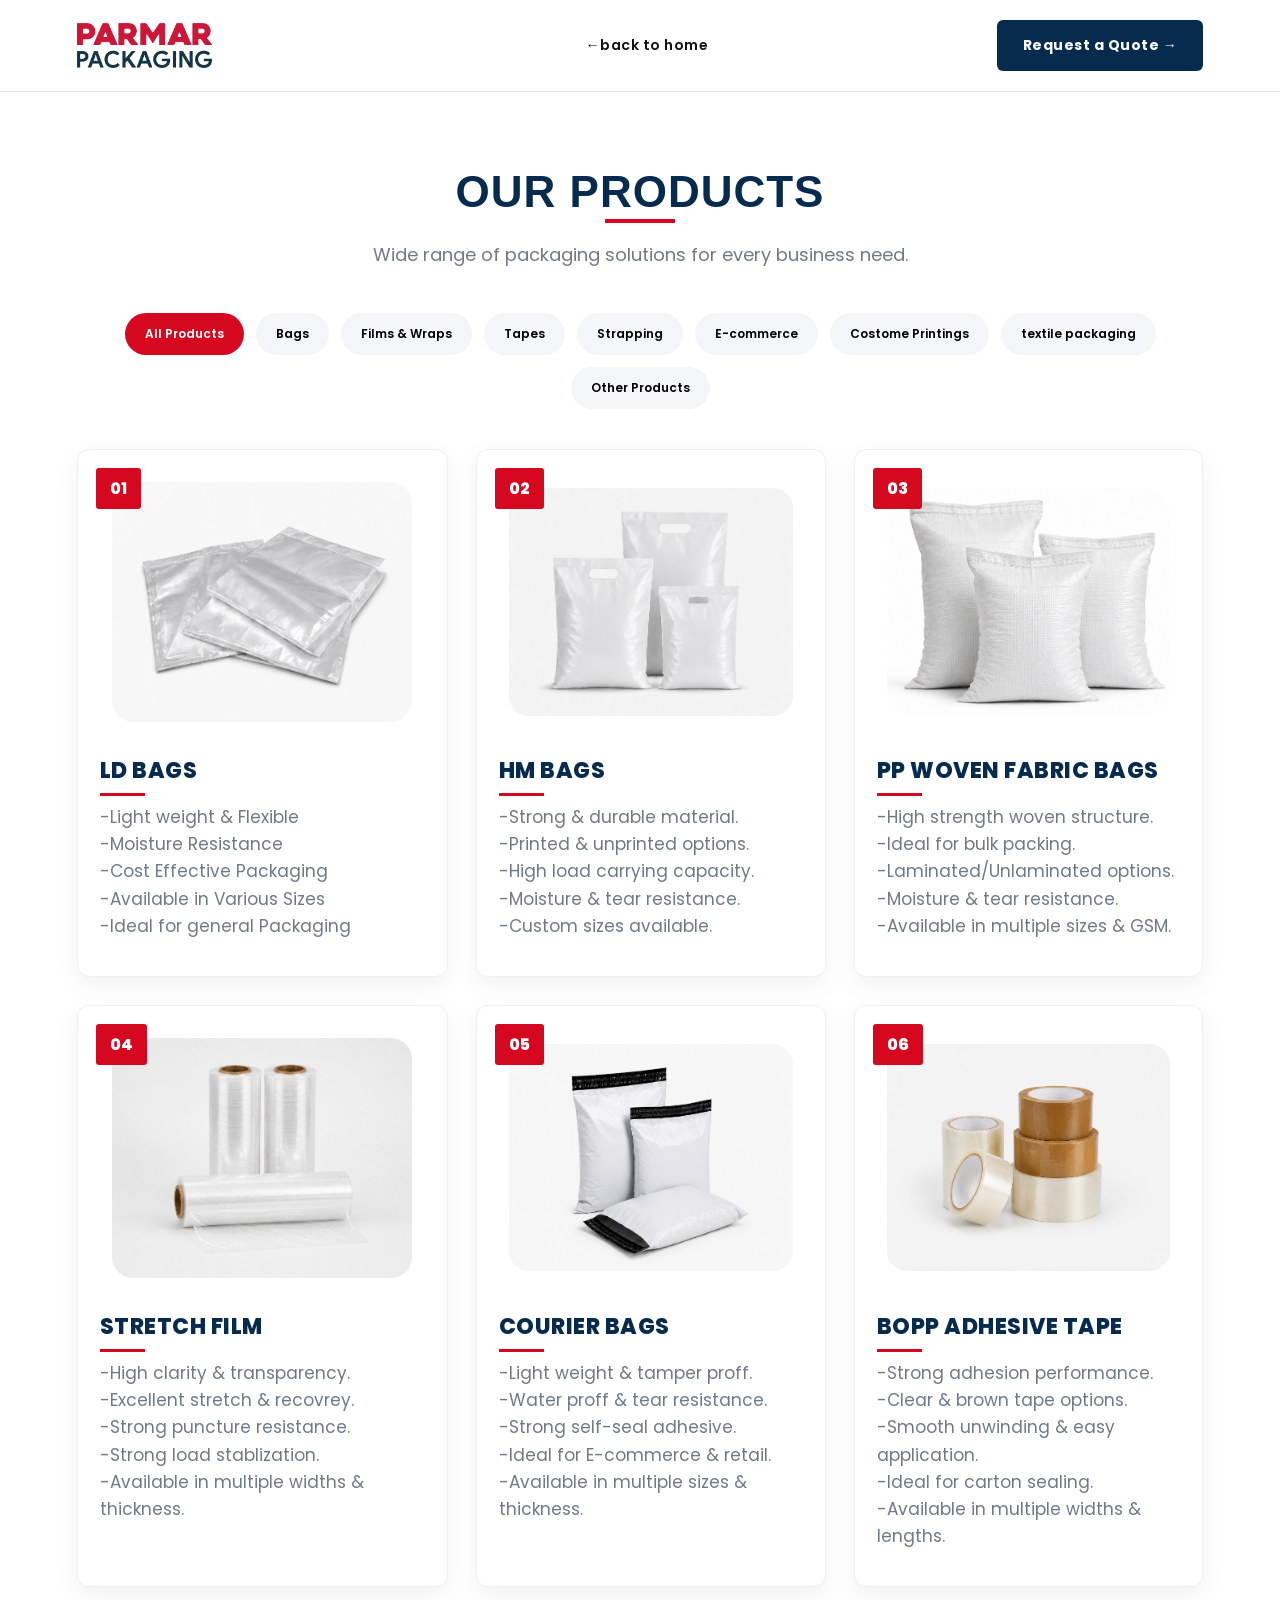
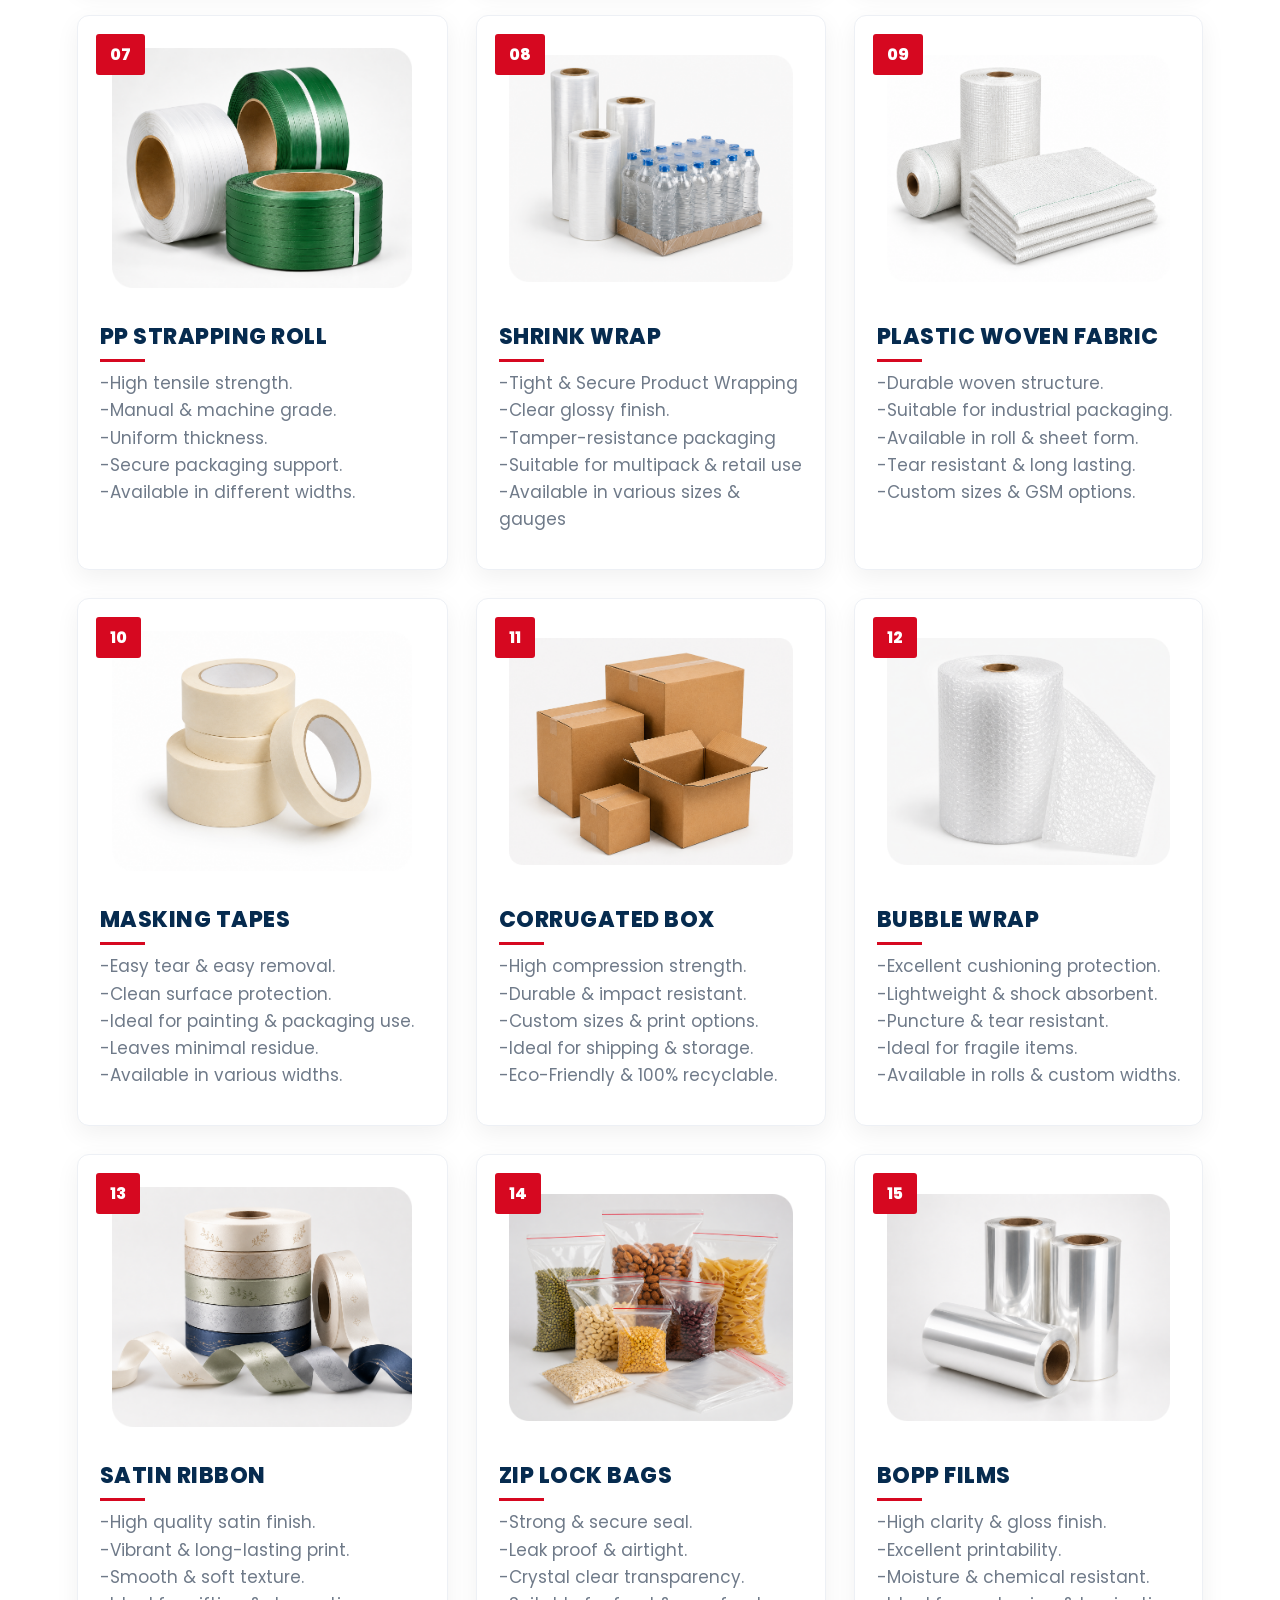
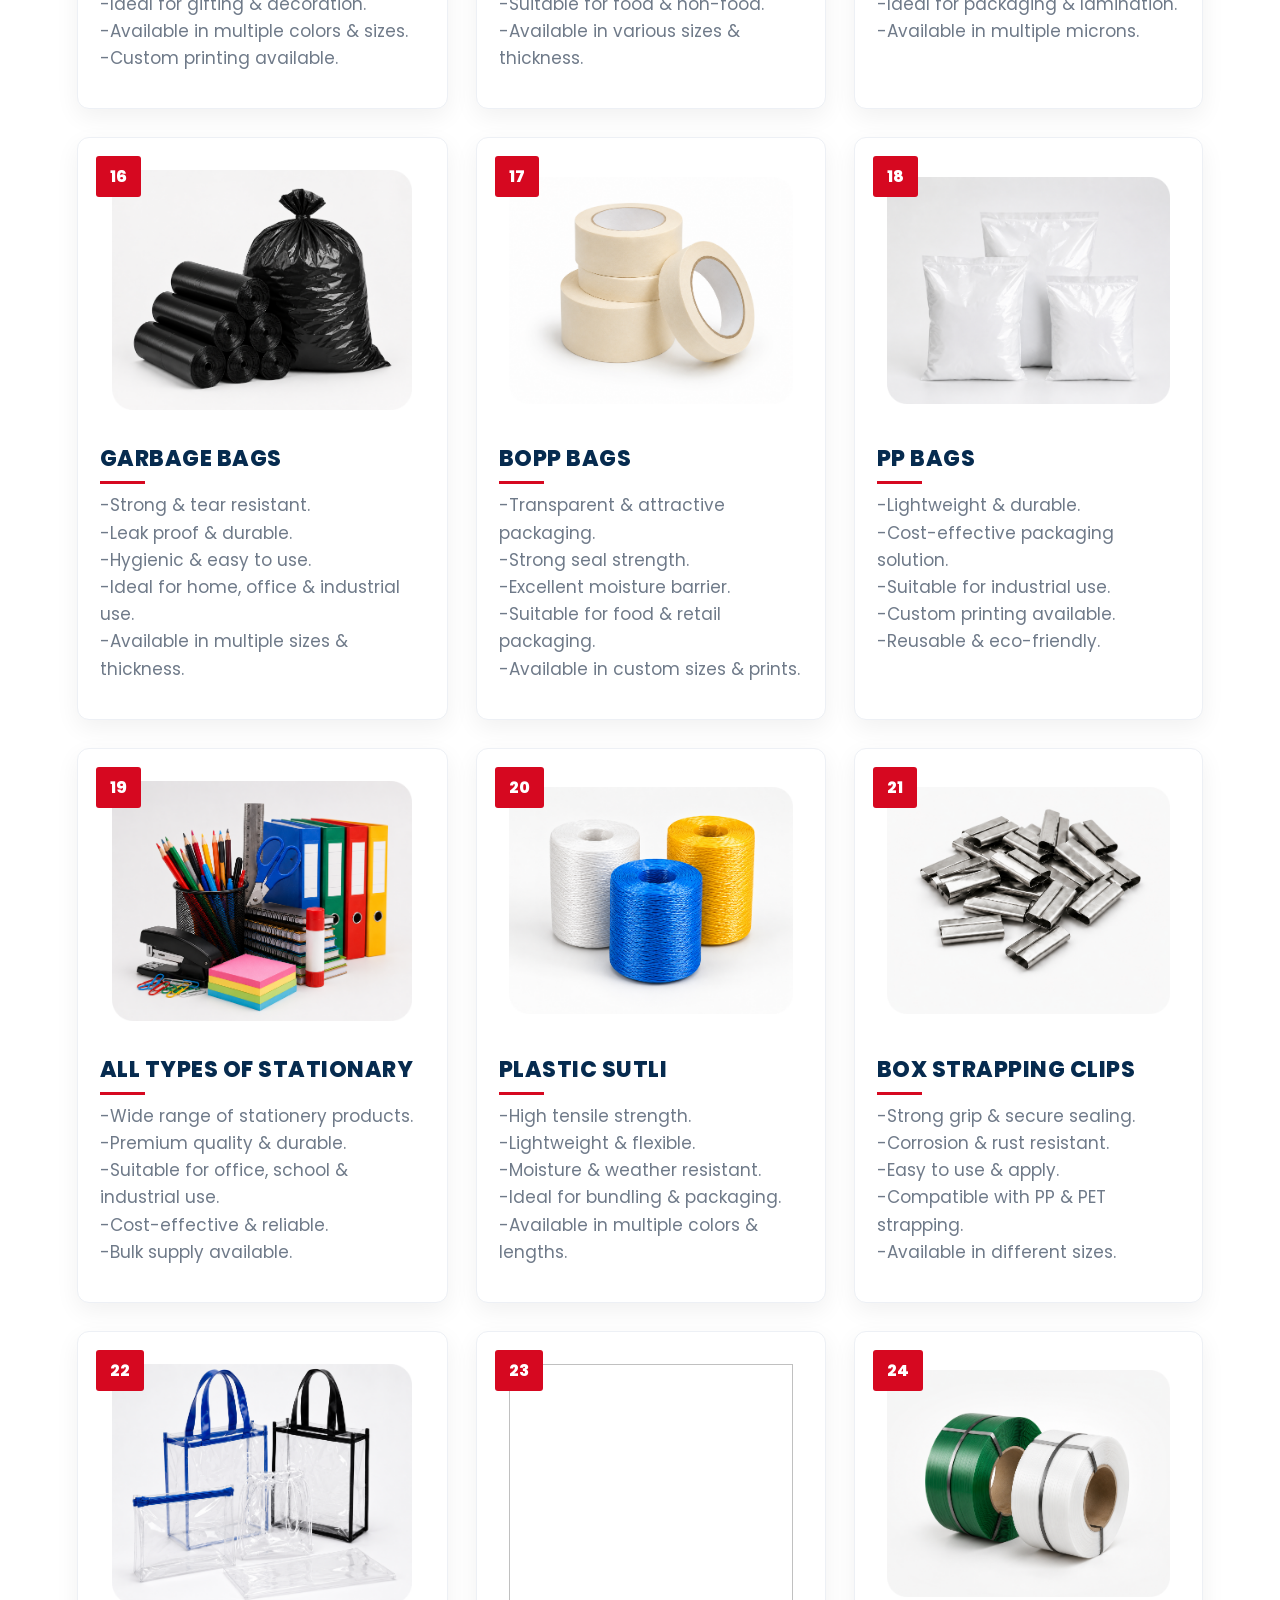
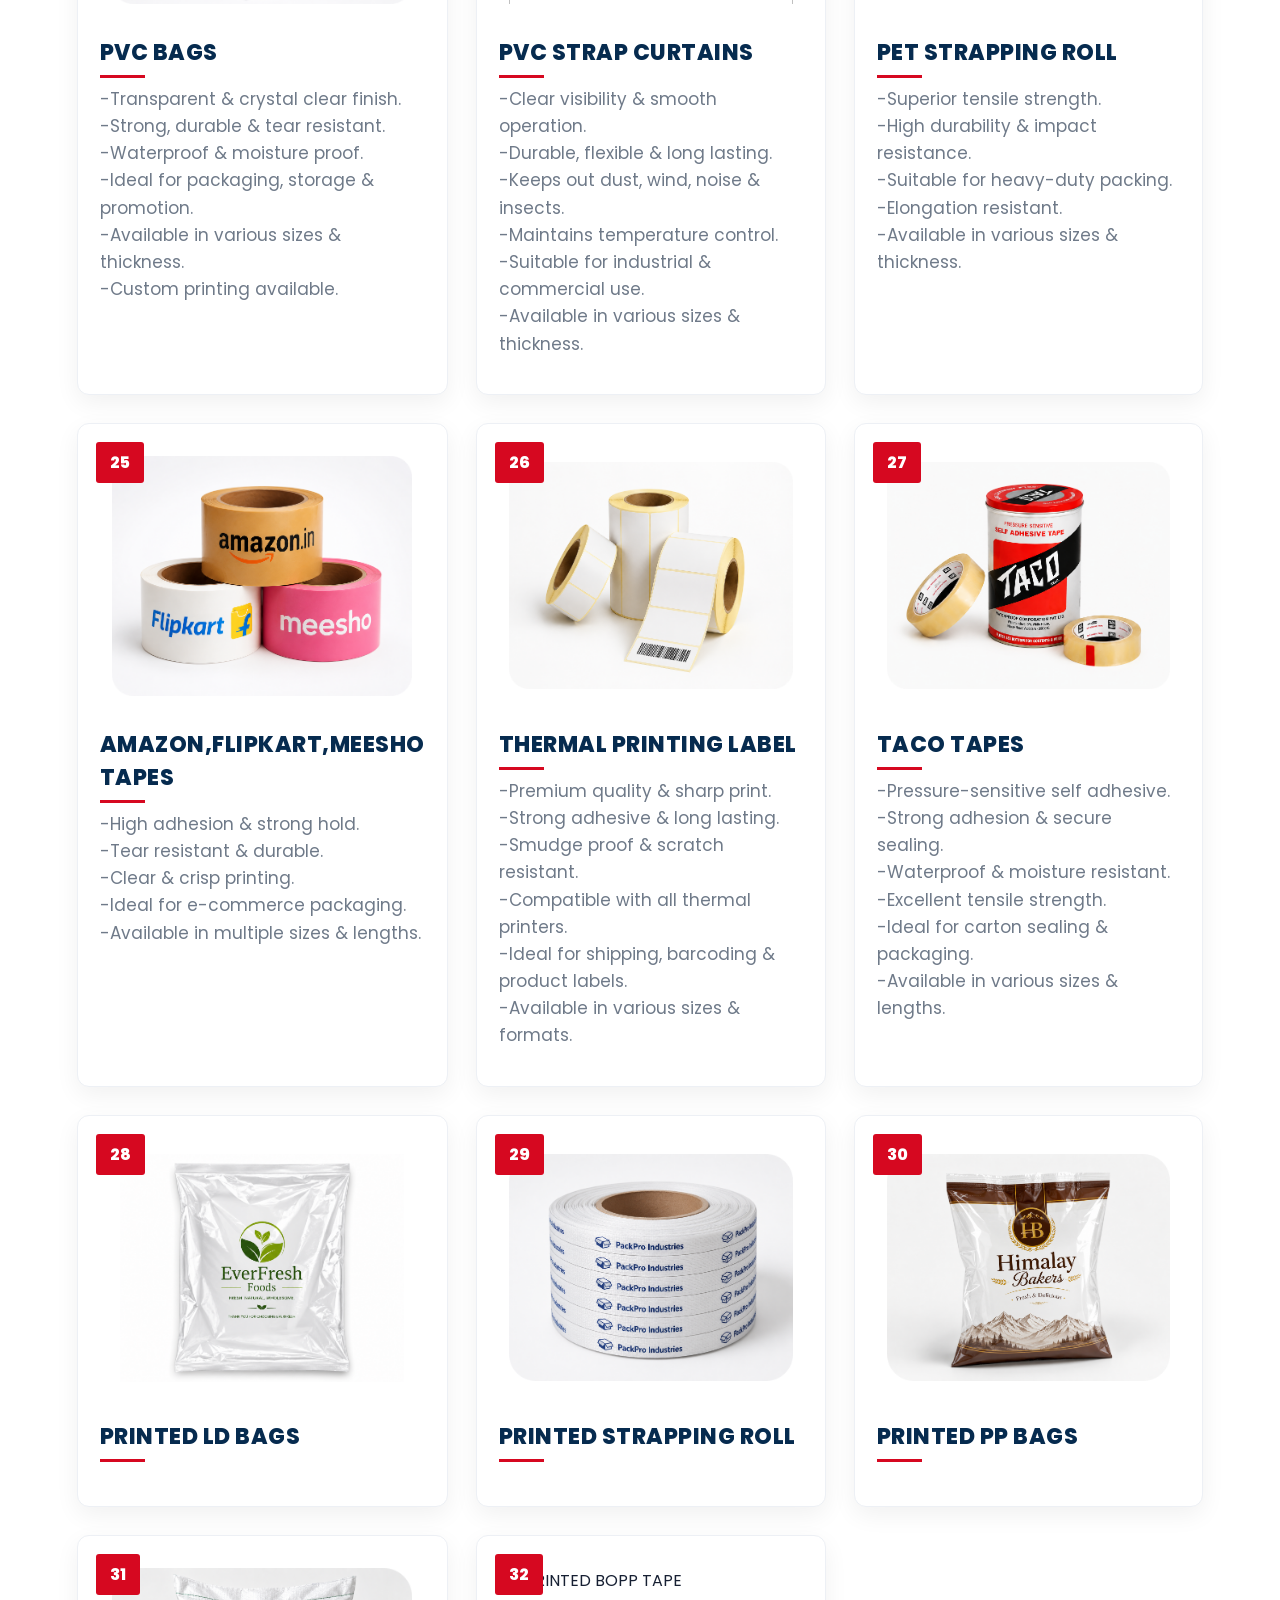
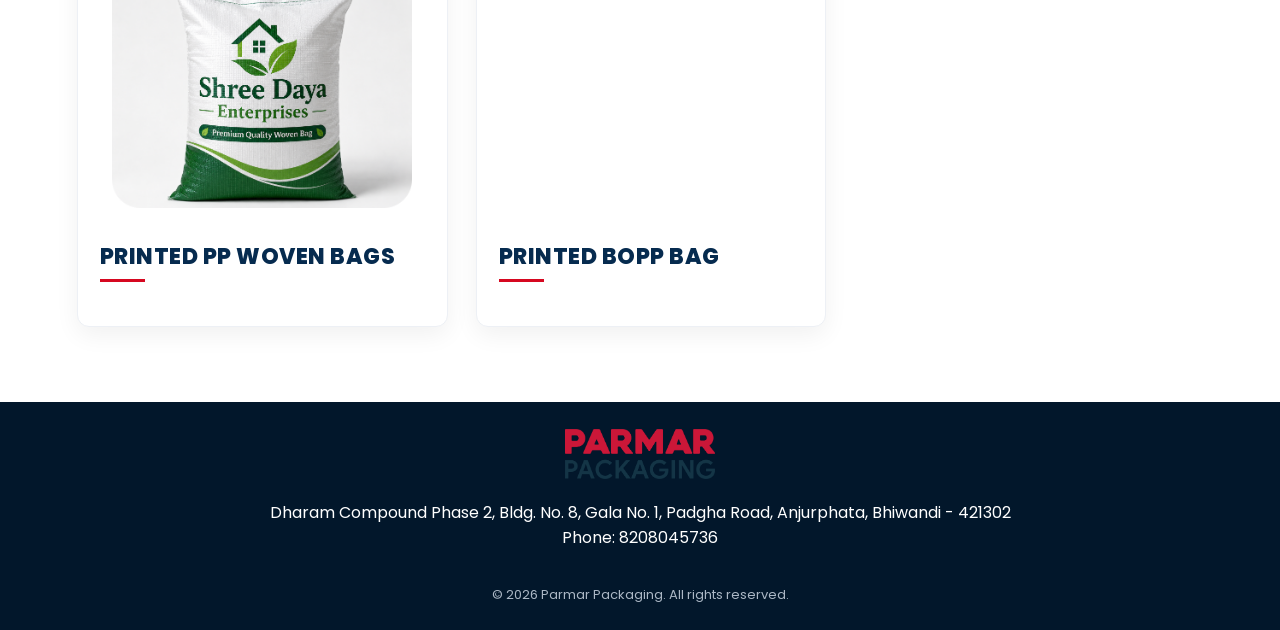
==== products.html @ 15a8f33d "Initial commit" ====
<!DOCTYPE html>
<html lang="en">
<head>
  <meta charset="UTF-8" />
  <meta name="viewport" content="width=device-width, initial-scale=1.0" />
  <title>Parmar Packaging | Packaging Solutions</title>

  <link rel="stylesheet" href="style.css" />

 <link href="https://fonts.googleapis.com/css2?family=Poppins:wght@300;400;500;600;700;800;900&display=swap" rel="stylesheet">
</head>
<body>

  <!-- NAVBAR -->
  <header class="navbar">
    <div class="logo">
      <img src="images/parmar-logo.png" alt="Parmar Packaging Logo">
    </div>

    <nav class="nav-links">
     <a href="index.html">←back to home</a>
    </nav>

    <a href="https://wa.me/918208045736" class="quote-btn">
      Request a Quote →
    </a>

    <button class="menu-btn" onclick="toggleMenu()">☰</button>
  </header>

<!--section-->

 <section class="products-section" id="products">
    <div class="section-title">
      <h2>Our Products</h2>
      <p>Wide range of packaging solutions for every business need.</p>
    </div>


<div class="category-filter">

  <button class="filter-btn active" data-filter="all">
    All Products
  </button>

  <button class="filter-btn" data-filter="bags">
    Bags
  </button>

  <button class="filter-btn" data-filter="films">
    Films & Wraps
  </button>

  <button class="filter-btn" data-filter="tapes">
    Tapes
  </button>

  <button class="filter-btn" data-filter="strapping">
    Strapping
  </button>

  <button class="filter-btn" data-filter="industrial">
    E-commerce 
  </button>

  <button class="filter-btn" data-filter="printing">
    Costome Printings
  </button>

  <button class="filter-btn" data-filter="textile-packaging">
    textile packaging
  </button>

  <button class="filter-btn" data-filter="other">
    Other Products
  </button>  

</div>

  <!-- PRODUCTS -->
      <div class="product-grid">

      <div class="product-card bags">
        <span class="product-number">01</span>
        <img src="images/09.png" alt="LD Bags">
        <h3>LD Bags</h3>
        <p>-Light weight & Flexible <br>
          -Moisture Resistance <br>
          -Cost Effective Packaging <br>
          -Available in Various Sizes <br>
          -Ideal for general Packaging  <br> 
        </p>
                         
      </div>

      <div class="product-card bags">
        <span class="product-number">02</span>
        <img src="images/10.png" alt="HM Bags">
        <h3>HM Bags</h3>
        <p>-Strong & durable material. <br>
          -Printed & unprinted options. <br>
          -High load carrying capacity. <br>
          -Moisture & tear resistance. <br>
          -Custom sizes available. <br>
        </p>
         
        
      </div>

      <div class="product-card bags">
        <span class="product-number">03</span>
        <img src="images/44.png" alt="Woven Bags">
        <h3>PP Woven Fabric Bags</h3>
        <p>-High strength woven structure. <br>
          -Ideal for bulk packing. <br>
          -Laminated/Unlaminated options. <br>
          -Moisture & tear resistance. <br>
          -Available in multiple sizes & GSM. <br>
        </p>
        
        
      </div>

      <div class="product-card films">
        <span class="product-number">04</span>
        <img src="images/04.png" alt="Stretch Film">
        <h3>Stretch Film</h3>
        <p>-High clarity & transparency. <br>
          -Excellent stretch & recovrey. <br>
          -Strong puncture resistance. <br>
          -Strong load stablization. <br>
        -Available in multiple widths & thickness. <br>
      </p>
        
        
      </div>

      <div class="product-card bags">
        <span class="product-number">05</span>
        <img src="images/05.png" alt="Courier Bags">
        <h3>Courier Bags</h3>
        <p>-Light weight & tamper proff. <br>
          -Water proff & tear resistance. <br>
          -Strong self-seal adhesive. <br>
          -Ideal for E-commerce & retail. <br>
          -Available in multiple sizes & thickness. <br>

        </p>
        
       
      </div>

      <div class="product-card tapes">
        <span class="product-number">06</span>
        <img src="images/03.png" alt="BOPP Tapes">
        <h3>BOPP Adhesive Tape</h3>
        <p>-Strong adhesion performance. <br>
          -Clear & brown tape options. <br>
          -Smooth unwinding & easy application. <br>
          -Ideal for carton sealing. <br>
          -Available in multiple widths & lengths. <br>
        </p>
       
        
      </div>
      <div class="product-card strapping">
        <span class="product-number">07</span>
        <img src="images/20.png" alt="strapping roll">
        <h3>PP Strapping Roll</h3>
        <p>-High tensile strength. <br>
          -Manual & machine grade. <br>
          -Uniform thickness. <br>
          -Secure packaging support. <br>
          -Available in different widths. <br>
        </p>
       
      </div>

      <div class="product-card films">
        <span class="product-number">08</span>
        <img src="images/08.png" alt="SHRINK WRAP">
        <h3>Shrink Wrap</h3>
        <p>-Tight & Secure Product Wrapping <br>
          -Clear glossy finish. <br>
          -Tamper-resistance packaging <br>
          -Suitable for multipack & retail use <br>
          -Available in various sizes & gauges <br>
        </p>
       
      </div>

      <div class="product-card industrial">
        <span class="product-number">09</span>
        <img src="images/07.png" alt="PLASTIC WOVEN FABRIC"> 
        <h3>Plastic Woven Fabric</h3>
        <p>-Durable woven structure. <br>
          -Suitable for industrial packaging. <br>
          -Available in roll & sheet form. <br>
          -Tear resistant & long lasting. <br>
          -Custom sizes & GSM options. <br>
        </p>
       
      </div>

      <div class="product-card tapes">
        <span class="product-number">10</span>
        <img src="images/06.png" alt="Masking Tapes">
        <h3>Masking Tapes</h3>
        <p>-Easy tear & easy removal. <br>
           -Clean surface protection. <br>
           -Ideal for painting & packaging use. <br>
           -Leaves minimal residue. <br>
           -Available in various widths. <br>
          </p>
      
      </div>

      <div class="product-card industrial">
        <span class="product-number">11</span>
        <img src="images/Boxes.png" alt="CORROGATED BOX">
        <h3>Corrugated Box</h3>
        <p>-High compression strength. <br>
          -Durable & impact resistant. <br>
          -Custom sizes & print options.<br>
          -Ideal for shipping & storage. <br>
          -Eco-Friendly & 100% recyclable. <br>
        </p>
       
      </div>

      <div class="product-card films">
        <span class="product-number">12</span>
        <img src="images/01.png" alt="BUBBLE WRAP"> 
        <h3>Bubble Wrap</h3>
        <p>-Excellent cushioning protection. <br>
           -Lightweight & shock absorbent. <br>
           -Puncture & tear resistant. <br>
           -Ideal for fragile items. <br>
           -Available in rolls & custom widths. <br>
          </p>
        
      </div>

      <div class="product-card printing">
        <span class="product-number">13</span>
        <img src="images/9.png" alt="SATIN RIBBON"> 
        <h3>Satin Ribbon</h3>
        <p>-High quality satin finish. <br>
           -Vibrant & long-lasting print. <br>
           -Smooth & soft texture. <br>
           -Ideal for gifting & decoration. <br>
           -Available in multiple colors & sizes. <br>
           -Custom printing available. <br>
          </p>
       
      </div>

      <div class="product-card bags">
        <span class="product-number">14</span>
        <img src="images/Untitled-1.png" alt="ZIP BAGS"> 
        <h3>Zip Lock Bags</h3>
        <p>-Strong & secure seal. <br>
           -Leak proof & airtight. <br>
          -Crystal clear transparency. <br>
          -Suitable for food & non-food. <br>
          -Available in various sizes & thickness. <br>
        </p>
        
      </div>

      <div class="product-card films">
        <span class="product-number">15</span>
        <img src="images/7.png" alt="BOPP FILMS"> 
        <h3>BOPP Films</h3>
        <p>-High clarity & gloss finish. <br>
           -Excellent printability. <br>
           -Moisture & chemical resistant. <br>
           -Ideal for packaging & lamination. <br>
           -Available in multiple microns. <br>
          </p>
        
      </div>

      <div class="product-card bags">
        <span class="product-number">16</span>
        <img src="images/8.png" alt="Garbage bags"> 
        <h3>Garbage Bags</h3>
        <p>-Strong & tear resistant. <br>
          -Leak proof & durable. <br>
          -Hygienic & easy to use. <br>
          -Ideal for home, office & industrial use. <br>
          -Available in multiple sizes & thickness. <br>
        </p>
       
      </div>
      
      <div class="product-card bags">
        <span class="product-number">17</span>
        <img src="images/06.png" alt="BOPP BAGS"> 
        <h3>BOPP Bags</h3>
        <p>-Transparent & attractive packaging. <br>
           -Strong seal strength. <br>
           -Excellent moisture barrier. <br>
           -Suitable for food & retail packaging. <br>
           -Available in custom sizes & prints. <br></p>

      </div>

      <div class="product-card bags">
        <span class="product-number">18</span>
        <img src="images/5.png" alt="PP BAGS"> 
        <h3>PP Bags</h3>
        <p>-Lightweight & durable. <br>
          -Cost-effective packaging solution. <br>
          -Suitable for industrial use. <br>
          -Custom printing available. <br>
          -Reusable & eco-friendly. <br>
        </p>
        
      </div>

      <div class="product-card other">
        <span class="product-number">19</span>
        <img src="images/4.png" alt="STATIONARY"> 
        <h3>All Types of Stationary</h3>
        <p>-Wide range of stationery products. <br>
           -Premium quality & durable. <br>
           -Suitable for office, school & industrial use. <br>
           -Cost-effective & reliable. <br>
           -Bulk supply available. <br>
          </p>
        
      </div>

      <div class="product-card strapping">
        <span class="product-number">20</span>
        <img src="images/3.png" alt="SUTLI"> 
        <h3>Plastic Sutli</h3>
        <P>-High tensile strength. <br>
           -Lightweight & flexible. <br>
           -Moisture & weather resistant. <br>
           -Ideal for bundling & packaging. <br>
           -Available in multiple colors & lengths. <br></P>
      
      </div>

      <div class="product-card strapping">
        <span class="product-number">21</span>
        <img src="images/Clip.png" alt="CLIPS"> 
        <h3>Box Strapping Clips</h3>
        <p>-Strong grip & secure sealing. <br>
           -Corrosion & rust resistant. <br>
           -Easy to use & apply. <br>
           -Compatible with PP & PET strapping. <br>
           -Available in different sizes. <br>
          </p>
        
      </div>

      <div class="product-card bags">
        <span class="product-number">22</span>
        <img src="images/PvC bags.png" alt="PVC BAGS"> 
        <h3>PVC Bags</h3>
        <p>-Transparent & crystal clear finish. <br>
           -Strong, durable & tear resistant. <br>
           -Waterproof & moisture proof. <br>
           -Ideal for packaging, storage & promotion. <br>
           -Available in various sizes & thickness. <br>
           -Custom printing available. <br>
          </p>
        
      </div>

      <div class="product-card industrial">
        <span class="product-number">23</span>
        <img src="" alt=""> 
        <h3>PVC Strap Curtains</h3>
        <p>-Clear visibility & smooth operation. <br>
           -Durable, flexible & long lasting. <br>
           -Keeps out dust, wind, noise & insects. <br>
           -Maintains temperature control. <br>
           -Suitable for industrial & commercial use. <br>
           -Available in various sizes & thickness. <br>
          </p>
   
      </div>

      <div class="product-card strapping">
        <span class="product-number">24</span>
        <img src="images/Strapping.png" alt="PET ROLLS"> 
        <h3>PET Strapping Roll </h3>
        <p>-Superior tensile strength. <br>
           -High durability & impact resistance. <br>
           -Suitable for heavy-duty packing. <br>
           -Elongation resistant. <br>
           -Available in various sizes & thickness. <br></p>
     
      </div>

      <div class="product-card tapes">
        <span class="product-number">25</span>
        <img src="images/Amazon TAPE.png" alt="tapes">
        <h3>Amazon,Flipkart,Meesho Tapes</h3>
        <p>-High adhesion & strong hold. <br>
           -Tear resistant & durable. <br>
          -Clear & crisp printing. <br>
          -Ideal for e-commerce packaging. <br>
          -Available in multiple sizes & lengths. <br>
        </p>
       
      </div>

      <div class="product-card printing">
        <span class="product-number">26</span>
        <img src="images/Thermal Lable.png" alt="THERMAL LABELS"> 
        <h3>Thermal Printing Label</h3>
        <p>-Premium quality & sharp print. <br>
           -Strong adhesive & long lasting. <br>
           -Smudge proof & scratch resistant. <br>
           -Compatible with all thermal printers. <br>
           -Ideal for shipping, barcoding & product labels. <br>
           -Available in various sizes & formats. <br></p>
        
      </div>

      <div class="product-card tapes">
        <span class="product-number">27</span>
        <img src="images/Taco Tape.png" alt="TACO TAPES"> 
        <h3>Taco Tapes</h3>
        <p>-Pressure-sensitive self adhesive. <br>
          -Strong adhesion & secure sealing. <br>
          -Waterproof & moisture resistant. <br>
          -Excellent tensile strength. <br>
          -Ideal for carton sealing & packaging. <br>
          -Available in various sizes & lengths. <br>
        </p>
       
      </div>

      <div class="product-card bags">
        <span class="product-number">28</span>
        <img src="images/2.png" alt="PRINTED LD BAGS">
        <h3>Printed LD Bags</h3>
        <p></p>
      </div>
      <div class="product-card printing">
        <span class="product-number">29</span>
        <img src="images/40.png" alt="PRINTED STRAPPING ROLLS">
        <h3>Printed Strapping Roll</h3>
        <p></p>
      </div>

      <div class="product-card bags">
        <span class="product-number">30</span>
        <img src="images/41.png" alt="PRINTED PP BAGS">
        <h3>Printed PP Bags</h3>
        <p></p>
      </div>

      <div class="product-card">
        <span class="product-number">31</span>
        <img src="images/43.png" alt="PRINTED PP WOVEN BAG">
        <h3>printed pp woven bags </h3>
        <p></p>

      </div>

      <div class="product-card">
        <span class="product-number">32</span>
        <img src="" alt="PRINTED BOPP TAPE">
        <h3>printed bopp bag</h3>
        <p></p>
      </div>


    </div>
  
</section>

  <!-- FOOTER -->
 <footer>
  <div class="footer-logo">
    <img src="images/parmar-logo.png" alt="Parmar Packaging Logo">
  </div>

  <p>Dharam Compound Phase 2, Bldg. No. 8, Gala No. 1, Padgha Road, Anjurphata, Bhiwandi - 421302</p>
  <p>Phone: 8208045736</p>
  <p class="copyright">© 2026 Parmar Packaging. All rights reserved.</p>
</footer>

  <script src="script.js"></script>
</body>
</html>
---- style.css ----
* {
  margin: 0;
  padding: 0;
  box-sizing: border-box;
}

:root {
  --navy: #062b4f;
  --dark-navy: #031d38;
  --red: #d60820;
  --light-bg: #f7f9fc;
  --text: #172033;
  --grey: #6f7a89;
  --white: #ffffff;
}

html {
  scroll-behavior: smooth;
}

body {
  font-family: 'Poppins', sans-serif;
  color: var(--text);
  background: var(--white);
}

a {
  text-decoration: none;
}

/* NAVBAR */

.navbar {
  width: 100%;
  height: 92px;
  padding: 0 6%;
  display: flex;
  align-items: center;
  justify-content: space-between;
  gap: 30px;
  background: var(--white);
  border-bottom: 1px solid #e6e9ef;
  position: sticky;
  top: 0;
  z-index: 1000;
}

.logo {
  width: 220px;
  height: 80px;
  display: flex;
  align-items: center;
  justify-content: flex-start;
  overflow: hidden;
  flex-shrink: 0;
}

.logo img {
  width: 135px;
  height: auto;
  display: block;
}

.footer-logo span {
  font-size: 34px;
  font-weight: 900;
  color: var(--red);
  letter-spacing: 2px;
  line-height: 1;
}

.footer-logo p {
  font-size: 24px;
  font-weight: 800;
  color: var(--white);
  letter-spacing: 3px;
  line-height: 1;
}

.nav-links {
  display: flex;
  gap: 34px;
}

.nav-links a {
  color: #111;
  font-weight: 600;
  font-size: 14px;
  position: relative;
  letter-spacing: 0.5px;
}

.nav-links a.active,
.nav-links a:hover {
  color: var(--red);
}

.nav-links a.active::after,
.nav-links a:hover::after {
  content: "";
  width: 100%;
  height: 3px;
  background: var(--red);
  position: absolute;
  left: 0;
  bottom: -10px;
}

.quote-btn {
  background: var(--navy);
  color: var(--white);
  padding: 15px 26px;
  border-radius: 6px;
  font-weight: 700;
  font-size: 14px;
  white-space: nowrap;
  letter-spacing: 0.5px;
}

.quote-btn:hover {
  background: #b90016;
}

.menu-btn {
  display: none;
  background: none;
  border: none;
  font-size: 32px;
  color: var(--navy);
  cursor: pointer;
}

/* HERO */

.hero {
  min-height: calc(100vh - 92px);
  display: flex;
  align-items: center;
  padding: 50px 6% 35px;
  position: relative;
  overflow: hidden;

  background-image:
    linear-gradient(
      to right,
      rgba(255,255,255,0.80) 0%,
      rgba(255,255,255,0.30) 0%,
      rgba(255,255,255,0.00) 65%
    ),
    url("images/packaging-bg.png");

  background-size: 78%;
  background-position: 120% 20%;
  background-repeat: no-repeat;
}

.hero-content {
  position: relative;
  z-index: 2;
  width: 45%;
  max-width: 620px;
}

.hero h1 {
  font-family: 'Bebas Neue', sans-serif !important; 
  font-weight: 700;
  font-size: clamp(78px, 8vw, 130px);
  line-height: 0.9;
  color: var(--navy);
  letter-spacing: 2px;
  text-transform: uppercase;
}

.hero h1 span {
  font-family: 'Bebas Neue', sans-serif;
  color: var(--red);
}

.hero-content > p {
  margin: 25px 0;
  font-size: 20px;
  line-height: 1.7;
  max-width: 560px;
  color: #26364a;
  font-weight: 400;
}

.hero-buttons {
  display: flex;
  gap: 18px;
  margin-bottom: 45px;
}

.primary-btn,
.secondary-btn,
.whatsapp-btn {
  display: inline-block;
  padding: 16px 28px;
  border-radius: 7px;
  font-weight: 700;
  transition: 0.3s ease;
  letter-spacing: 0.5px;
}

.primary-btn {
  background: var(--red);
  color: var(--white);
  border: 2px solid transparent;
}

.secondary-btn {
  border: 2px solid var(--navy);
  color: var(--navy);
  background: var(--white);
}

.whatsapp-btn {
  background: #1faa59;
  color: var(--white);
}

.primary-btn:hover {
  background: #cb1738;
}

.secondary-btn:hover {
  background: var(--navy);
  color: var(--white);
}

.hero-stats {
  display: grid;
  grid-template-columns: repeat(4, 1fr);
  gap: 20px;
}

.hero-stats div {
  border-right: 1px solid #cfd6df;
  padding-right: 15px;
}

.hero-stats div:last-child {
  border-right: none;
}

.hero-stats strong {
  color: var(--red);
  font-size: 26px;
  text-transform: uppercase;
  font-weight: 800;
}

.hero-stats p {
  font-size: 13px;
  font-weight: 700;
  color: var(--navy);
  text-transform: uppercase;
  letter-spacing: 0.5px;
}

/* FEATURE STRIP */

.feature-strip {
  background: var(--navy);
  color: var(--white);
  padding: 32px 6%;
  display: grid;
  grid-template-columns: repeat(4, 1fr);
  gap: 25px;
}

.feature-box {
  display: flex;
  align-items: center;
  gap: 16px;
  border-right: 1px solid rgba(255,255,255,0.3);
}

.feature-box:last-child {
  border-right: none;
}

.icon {
  width: 58px;
  height: 58px;
  border: 2px solid var(--red);
  border-radius: 50%;
  display: grid;
  place-items: center;
  font-size: 26px;
  flex-shrink: 0;
}

.feature-box h3 {
  font-size: 15px;
  text-transform: uppercase;
  font-weight: 800;
  letter-spacing: 0.5px;
}

.feature-box p {
  font-size: 13px;
  color: #d6e0ec;
}

/* SECTION TITLE */

.section-title {
  text-align: center;
  margin-bottom: 45px;
}

.section-title h2 {
  font-family: 'Bebas Neue', sans-serif;
  font-size: 44px;
  color: var(--navy);
  text-transform: uppercase;
  font-weight: 800;
  letter-spacing: 1px;
}
.section-title h2 {
  text-align: center;
}

.section-title h2::after {
  content: "";
  display: block;
  width: 70px;
  height: 4px;
  background: var(--red);
  margin: 2px auto 18px;  
}

.section-title p {
  color: var(--grey);
  font-size: 18px;
}

/* PRODUCTS */

.products-section {
  padding: 75px 6%;
  background: var(--white);
}

.product-grid {
  display: grid;
  grid-template-columns: repeat(3, 1fr);
  gap: 28px;
  align-items: stretch;
}

.product-card {
  background: var(--white);
  border-radius: 12px;
  padding: 22px;
  box-shadow: 0 8px 24px rgba(0,0,0,0.06);
  position: relative;
  transition: 0.3s;
  border: 1px solid #edf0f5;
  display: flex;
  flex-direction: column;
  height: 100%;
}

.product-card:hover {
  transform: translateY(-8px);
  box-shadow: 0 18px 40px rgba(0,0,0,0.12);
}

.product-number {
  position: absolute;
  top: 18px;
  left: 18px;
  background: var(--red);
  color: var(--white);
  padding: 8px 14px;
  font-weight: 800;
  border-radius: 3px;
  z-index: 2;
}

.product-card img {
  width: 100%;
  height: 260px;
  object-fit: contain;
  background: #fff;
  padding: 10px;
  border-radius: 8px;
  margin-bottom: 22px;
}

.product-card h3 {
  font-size: 22px;
  color: var(--navy);
  text-transform: uppercase;
  margin-bottom: 8px;
  font-weight: 800;
  letter-spacing: 0.5px;
}

.product-card h3::after {
  content: "";
  display: block;
  width: 45px;
  height: 3px;
  background: var(--red);
  margin-top: 6px;
}

.product-card p {
  color: var(--grey);
  line-height: 1.6;
  margin-bottom: 14px;
  font-size: 17px;
}

.show-more {
  text-align: center;
  margin-top: 45px;
}

.show-more-btn {
  display: inline-block;
  background: var(--navy);
  color: white;
  padding: 16px 34px;
  border-radius: 8px;
  font-weight: 700;
  transition: 0.3s;
}

.show-more-btn:hover {
  background: var(--red);
  transform: translateY(-3px);
}

.products-page {
  padding: 40px 6% 80px;
}

.products-page .product-grid {
  margin-top: 40px;
}

/* CATEGORY FILTER */

.category-filter {
  display: flex;
  flex-wrap: wrap;
  justify-content: center;
  gap: 12px;
  margin-bottom: 40px;
}

.filter-btn {
  border: none;
  background: #f3f5f8;
  padding: 12px 20px;
  border-radius: 30px;
  cursor: pointer;
  font-weight: 600;
  font-family: 'poppins',sans-serif;
  font-size: 12px;
}

.filter-btn.active {
  background: var(--red);
  color: white;
}
.product-card {
  transition: opacity 0.3s ease, transform 0.1s ease;
}

.product-card.show-product {
  animation: normal;
}

.product-card.hide-product {
  opacity: 0;
  transform: translateY(15px);
}

@keyframes fadeSlideUp {
  from {
    opacity: 0;
    transform: translateY(18px);
  }

  to {
    opacity: 1;
    transform: translateY(0);
  }
}

/* ABOUT */

.about-section {
  padding: 90px 0 90px 6%;
  display: grid;
  grid-template-columns: 42% 58%;
  gap: 0;
  align-items: stretch;
  background: var(--light-bg);
  overflow: hidden;
}

.about-text {
  padding-right: 50px;
  position: relative;
}
.about-text::before {
  content: "";
  display: block;
  width: 60px;
  height: 4px;
  background: var(--red);
  margin-bottom: 20;
}

.small-heading {
  color: var(--navy);
  font-weight: 800;
  text-transform: uppercase;
  position: relative;
  padding-left: 45px;
  letter-spacing: 1px;
}

.small-heading::before {
  content: "";
  width: 35px;
  height: 4px;
  background: var(--red);
  position: absolute;
  left: 0;
  top: 50%;
}

.about-text h2 {
  font-family: 'Bebas Neue', sans-serif;
  font-weight: 1000;
  font-size: 90px;
  color: var(--navy);
  text-transform: uppercase;
  line-height: 1.1;
  margin: 20px 0;
  letter-spacing: 1px;
}

.about-text h2 span {
  font-family: 'Bebas Neue', sans-serif;
  font-weight: 1000;
  color: #cb1738;
  display: block;
}

.about-text p {
  color: #26364a;
  line-height: 1.8;
  margin-bottom: 20px;
  font-size: 18px;
}

.about-image {
  width: 100%;
  height: 100%;
}

.about-image img {
  width: 100%;
  height: 100%;
  min-height: 650px;
  object-fit: cover;
  display: block;
  border-radius: 0;
  box-shadow: none;
}
.about-image {
  display: block;
}

@media (max-width:768px) {
  .about-image {
       display: none;
  }
}

/* WHY */

.why-section {
  background: var(--navy);
  padding: 80px 6%;
  color: var(--white);
}

.section-title.light h2 {
  color: var(--white);
}

.section-title.light span {
  color: var(--red);
}

.why-highlight {
  position: relative;
  display: inline-block;
}

/* Line below PARMAR PACKAGING only */
.why-highlight::after {
  content: "";
  position: absolute;
  left: 47%;
  bottom: 4px;
  transform: translateX(-50%);
  width: 260px; /* change length here */
  height: 4px;
  background: var(--red);
}

/* Hide the main heading line in Why section */
.why-section .section-title h2::after {
  display: none;
}

.why-grid {
  display: grid;
  grid-template-columns: repeat(4, 1fr);
  gap: 25px;
}

.why-grid > div {
  text-align: center;
  padding: 35px 20px;
  border-right: 1px solid rgba(255,255,255,0.25);
}

.why-grid > div:last-child {
  border-right: none;
}

.why-icon {
  width: 78px;
  height: 78px;
  border: 2px solid var(--white);
  color: var(--red);
  border-radius: 50%;
  display: grid;
  place-items: center;
  margin: 0 auto 20px;
  font-size: 34px;
}

.why-grid h3 {
  text-transform: uppercase;
  margin-bottom: 12px;
  font-weight: 800;
  letter-spacing: 0.5px;
}

.why-grid p {
  color: #d6e0ec;
  font-size: 17px;
}

/* CONTACT */

.contact-section {
  background: var(--dark-navy);
  padding: 42px 6%;
  color: var(--white);
  display: flex;
  align-items: center;
  justify-content: space-between;
  gap: 25px;
}

.contact-content h2 {
  color: var(--white);
  font-size: 30px;
  margin-bottom: 8px;
  font-weight: 800;
  letter-spacing: 0.5px;
}

.contact-content p {
  color: #d6e0ec;
  font-size: 18px;
}

.contact-buttons {
  display: flex;
  gap: 15px;
}

.contact-buttons .primary-btn {
  background: var(--red);
  color: var(--white);
  border: 2px solid transparent;
}

.contact-buttons .whatsapp-btn {
  background: #1faa59;
  color: var(--white);
  border: 2px solid transparent;
}

/* FOOTER */

footer {
  padding: 25px 6%;
  background: #02172b;
  color: var(--white);
  text-align: center;
  position: relative;
}

.footer-logo {
  width: 150px;
  height: 55px;
  margin: 0 auto 18px;
  display: flex;
  align-items: center;
  justify-content: center;
  overflow: hidden;
}

.footer-logo img {
  width: 100%;
  height: 100%;
  object-fit: contain;
  display: block;
}

.footer-content {
  width: 100%;
  margin: 0 ;
  display: block;
  position: relative;
}

.footer-info {
  text-align: center;
  margin: 0 auto;
  padding-top: 20px;
}

.footer-address,
.footer-phone {
  color: #d6e0ec;
  font-weight: 500;
  transition: 0.3s ease;
}

.footer-address {
  display: inline-block;
  font-size: 15px;
  line-height: 1.5;
}

.footer-address:hover,
.footer-phone:hover {
  color: var(--red);
  text-decoration: underline;
}

.footer-info p {
  margin-top: 8px;
  color: #d6e0ec;
  font-size: 15px;
}

.footer-map {
  position: absolute;
  right: 0;
  top: 20px;
}

.footer-map iframe {
  width: 230px;
  height: 230px;
  border: 0;
  border-radius: 8px;
}

.copyright {
  margin-top: 35px;
  color: #d6e0ec;
  text-align: center;
  font-size: 13px;
  opacity: 0.8;
}

@media (max-width: 780px) {
  .footer-content {
    display: block;
  }

  .footer-info {
    text-align: center;
    margin: 0 auto;
    padding-top: 35px;
  }

  .footer-map {
    position: static;
    margin-top: 22px;
  }

  .footer-map iframe {
    width: 100%;
    max-width: 300px;
    height: 300px;
  }

  .copyright {
    margin-top: 18px;
  }
}

/* RESPONSIVE */

@media (max-width: 1200px) {
  .hero-content {
    width: 50%;
  }

  .hero {
    background-size: cover;
    background-position: center right;
  }

  .nav-links {
    gap: 24px;
  }

  .logo {
    width: 200px;
    height: 72px;
  }
}

@media (max-width: 1050px) {
  .hero {
    min-height: 650px;
    background-image:
      linear-gradient(
        to right,
        rgba(255,255,255,0.98) 0%,
        rgba(255,255,255,0.90) 45%,
        rgba(255,255,255,0.18) 70%,
        rgba(255,255,255,0.00) 100%
      ),
      url("images/packaging-bg.png");
    background-size: cover;
    background-position: center right;
  }

  .hero-content {
    width: 58%;
  }

  .hero-stats,
  .feature-strip,
  .product-grid,
  .why-grid {
    grid-template-columns: repeat(2, 1fr);
  }

  .about-section {
    grid-template-columns: 1fr;
  }
}

@media (max-width: 780px) {
  .navbar {
    height: auto;
    min-height: 86px;
    padding: 18px 6%;
  }

  .logo {
    width: 170px;
    height: 62px;
  }

  .nav-links {
    display: none;
    position: absolute;
    top: 86px;
    left: 0;
    width: 100%;
    background: var(--white);
    flex-direction: column;
    padding: 25px 6%;
    box-shadow: 0 15px 30px rgba(0,0,0,0.1);
  }

  .nav-links.show {
    display: flex;
  }

  .quote-btn {
    display: none;
  }

  .menu-btn {
    display: block;
  }

  .hero {
    min-height: calc(100vh - 86px);
    padding: 38px 6%;
    align-items: center;

    background-image:
      linear-gradient(
        to right,
        rgba(255,255,255,0.99) 0%,
        rgba(255,255,255,0.92) 52%,
        rgba(255,255,255,0.22) 78%,
        rgba(255,255,255,0.00) 100%
      ),
      url("images/packaging-bg.png");

    background-size: cover;
    background-position: center right;
    background-repeat: no-repeat;
  }

  .hero-content {
    width: 68%;
    max-width: 440px;
  }

  .hero h1 {
    font-size: clamp(38px, 11vw, 58px);
    line-height: 1.05;
  }

  .hero-content > p {
    font-size: 15px;
    line-height: 1.6;
    margin: 20px 0;
  }

  .hero-buttons {
    flex-direction: column;
    align-items: flex-start;
    gap: 12px;
    margin-bottom: 0;
  }

  .primary-btn,
  .secondary-btn,
  .whatsapp-btn {
    padding: 13px 20px;
    font-size: 13px;
  }

  .hero-stats {
    display: none;
  }

  .feature-strip,
  .product-grid,
  .why-grid {
    grid-template-columns: 1fr;
  }

  .feature-box,
  .why-grid > div {
    border-right: none;
    border-bottom: 1px solid rgba(255,255,255,0.25);
    padding-bottom: 20px;
  }

  .feature-box:last-child,
  .why-grid > div:last-child {
    border-bottom: none;
  }

  .about-text h2 {
    font-size: 44px;
  }

  .about-image img {
    height: 360px;
  }

  .contact-section {
    flex-direction: column;
    align-items: flex-start;
    gap: 24px;
  }

  .contact-buttons {
    flex-direction: column;
    align-items: flex-start;
  }
}

@media (max-width: 520px) {
  .hero {
    min-height: 640px;
    background-position: 63% center;
  }

  .hero-content {
    width: 74%;
  }

  .hero h1 {
    font-size: 42px;
  }

  .hero-content > p {
    font-size: 14px;
  }

  .section-title h2 {
    font-size: 36px;
  }

  .product-card img {
    height: 200px;
  }
}
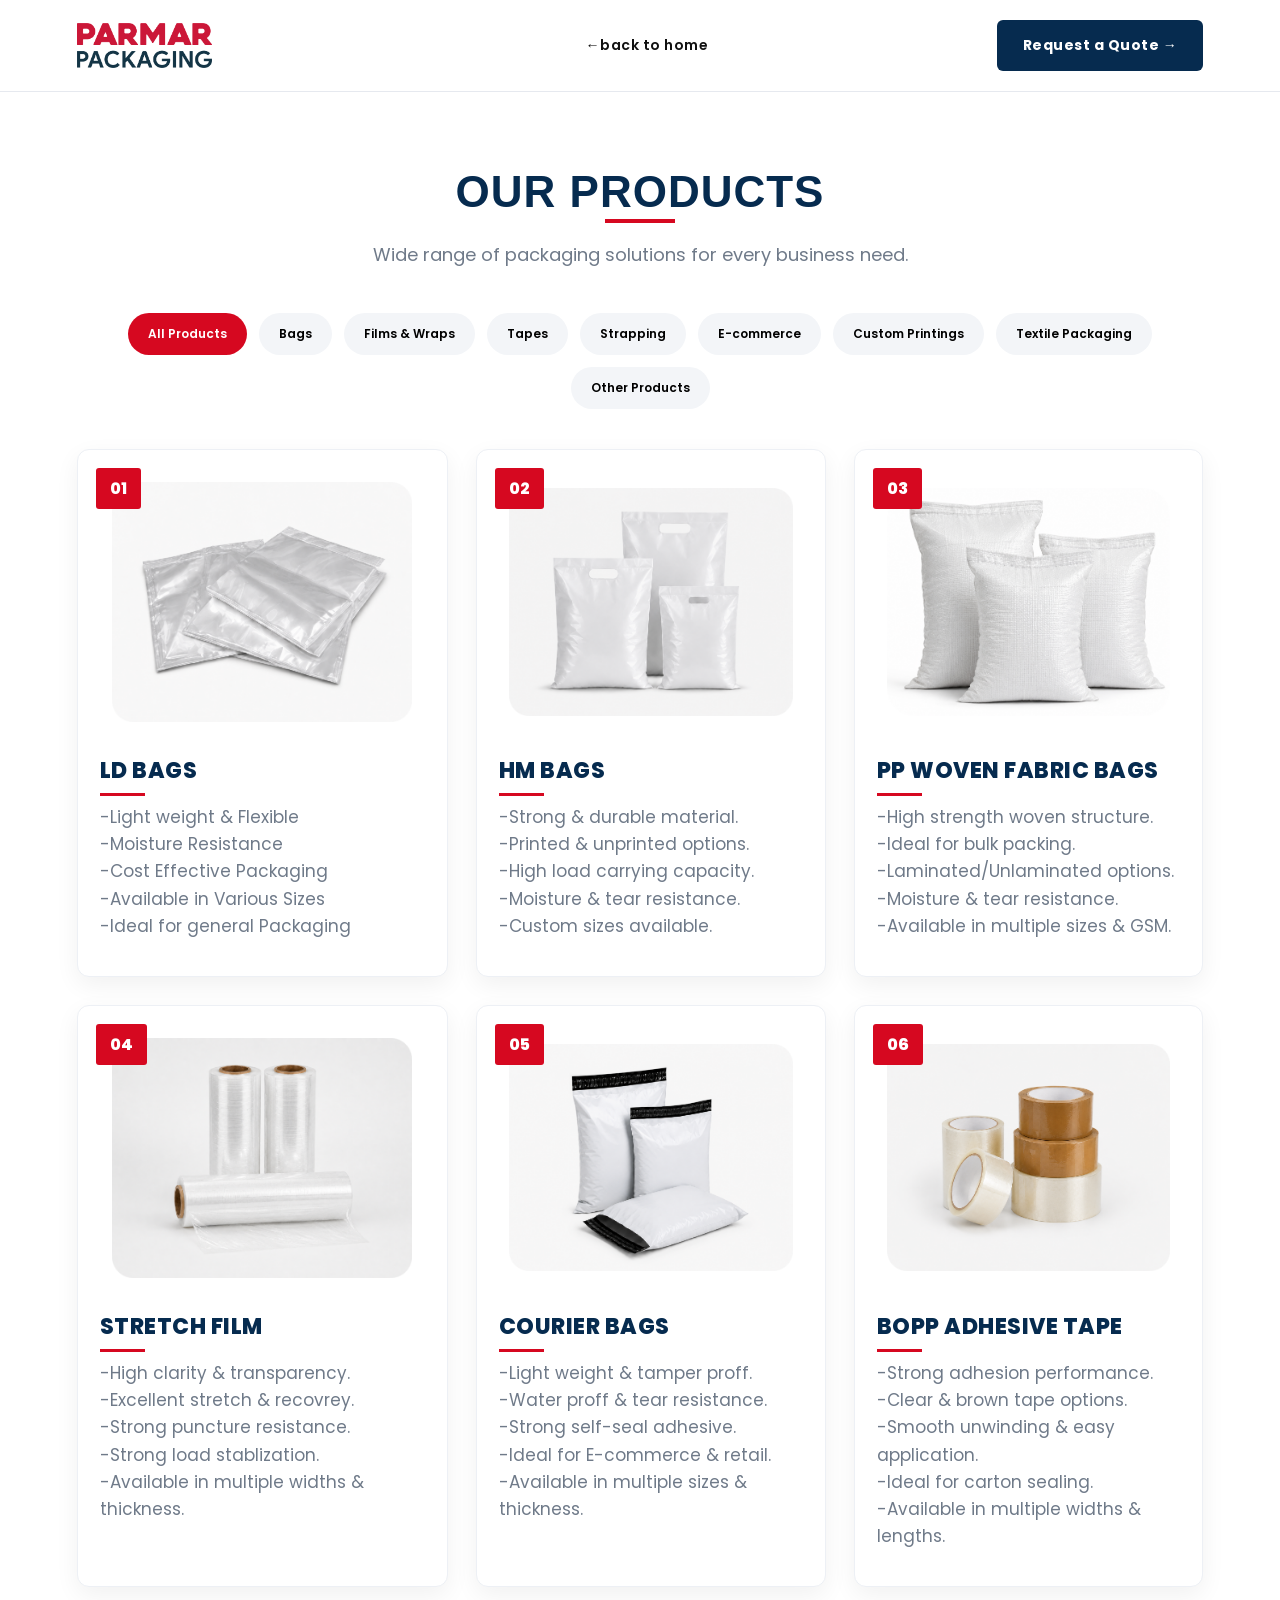
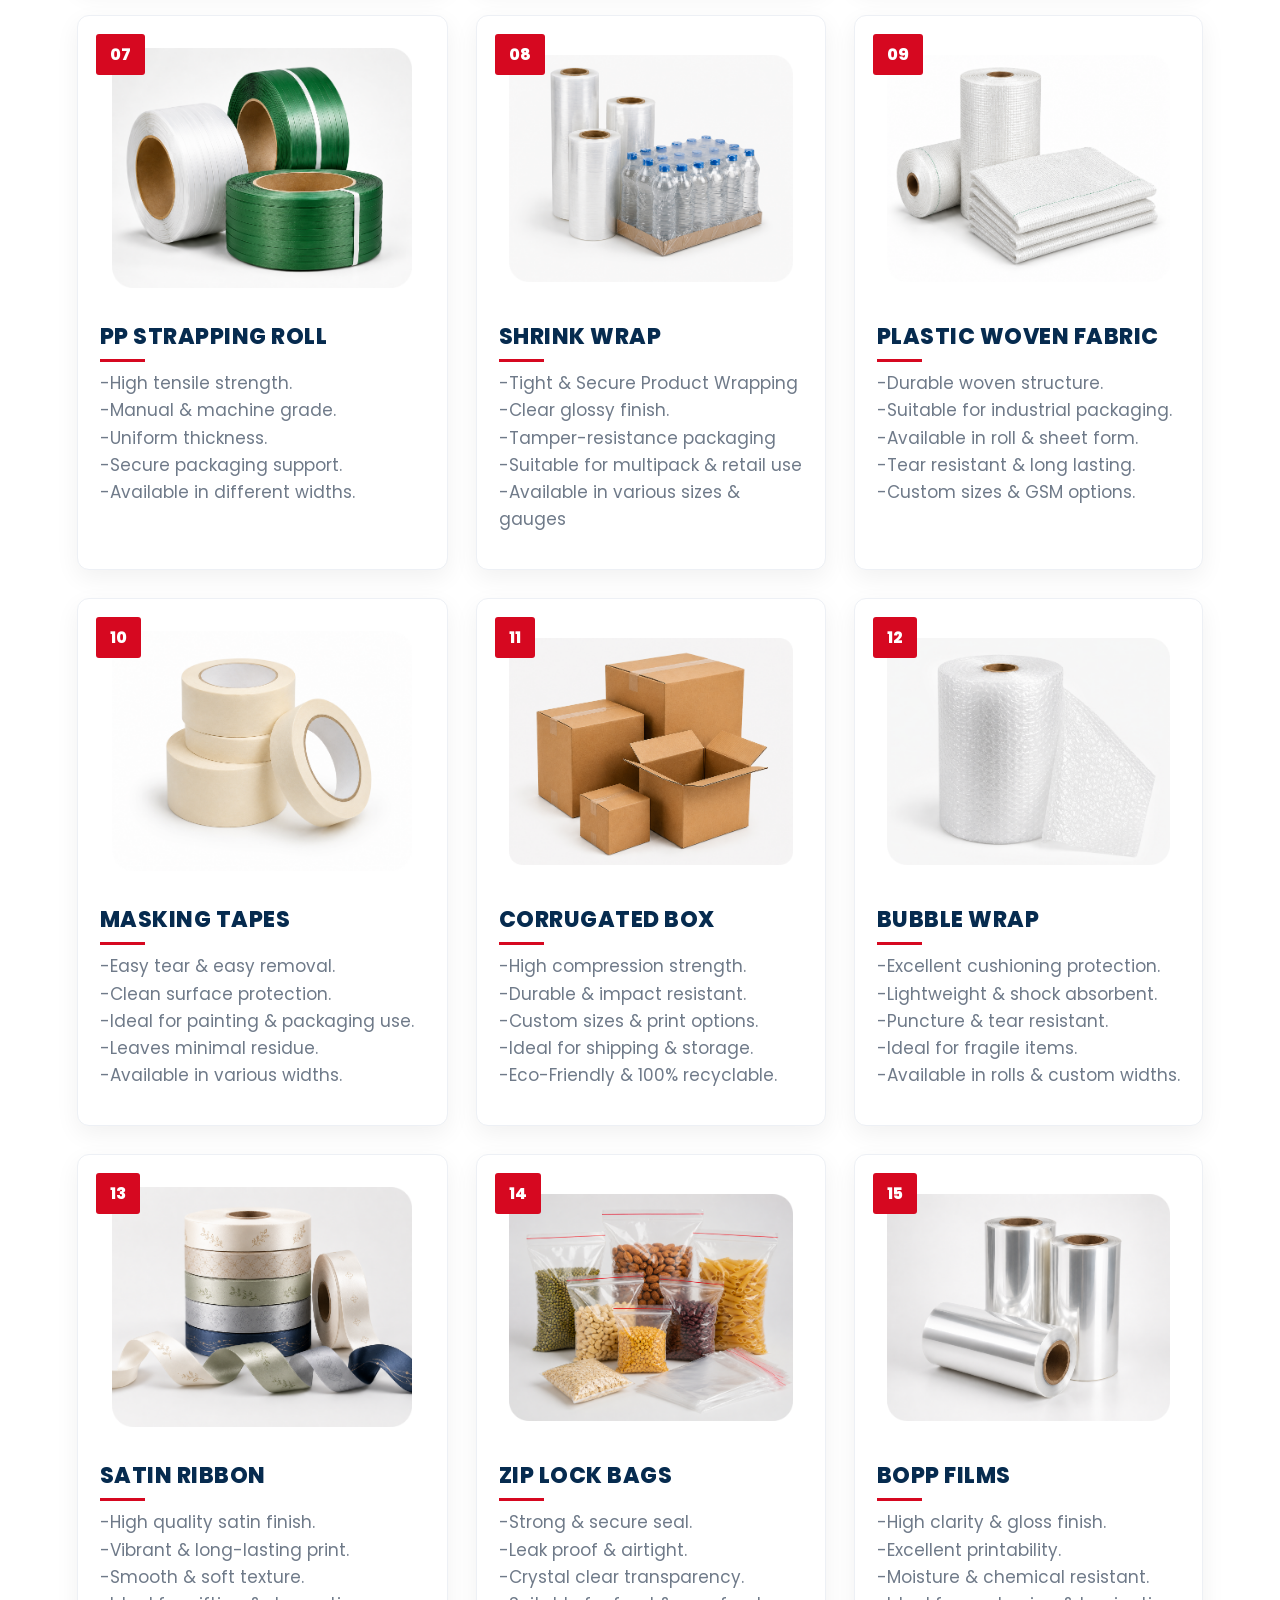
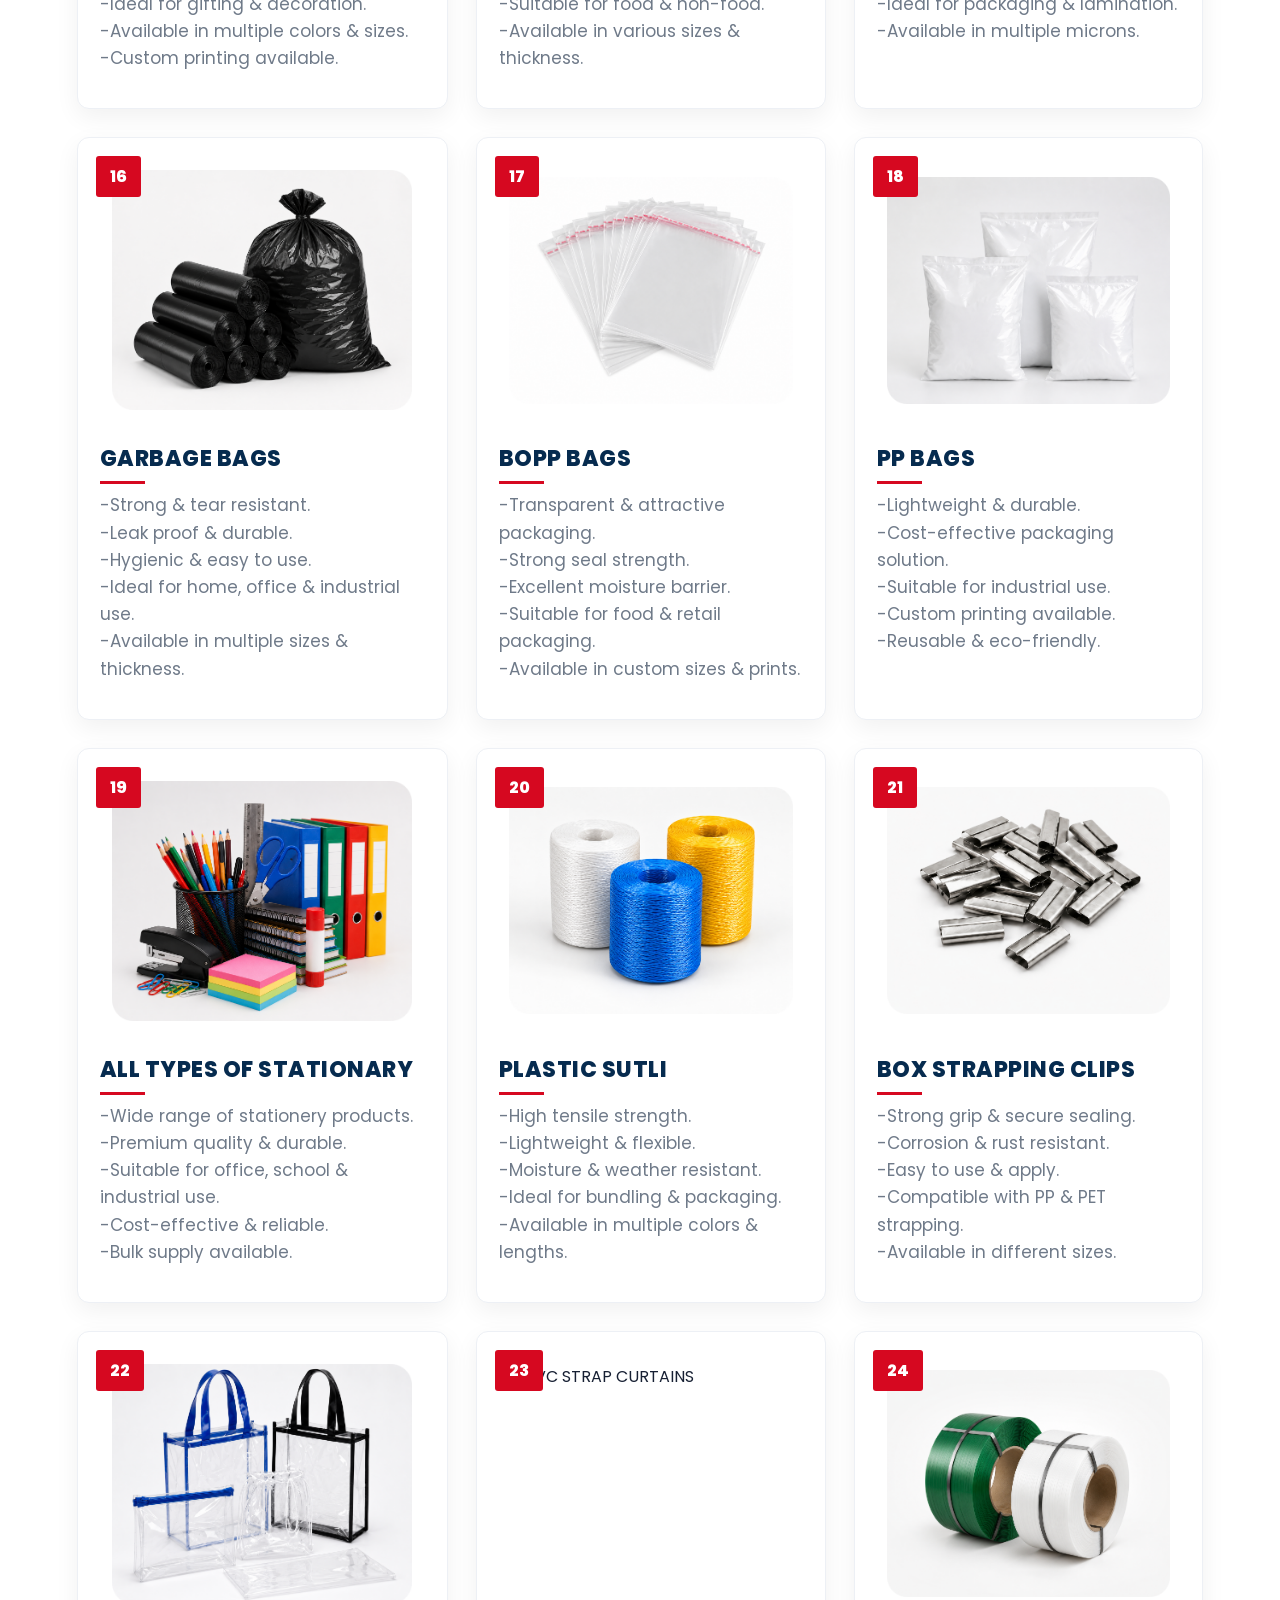
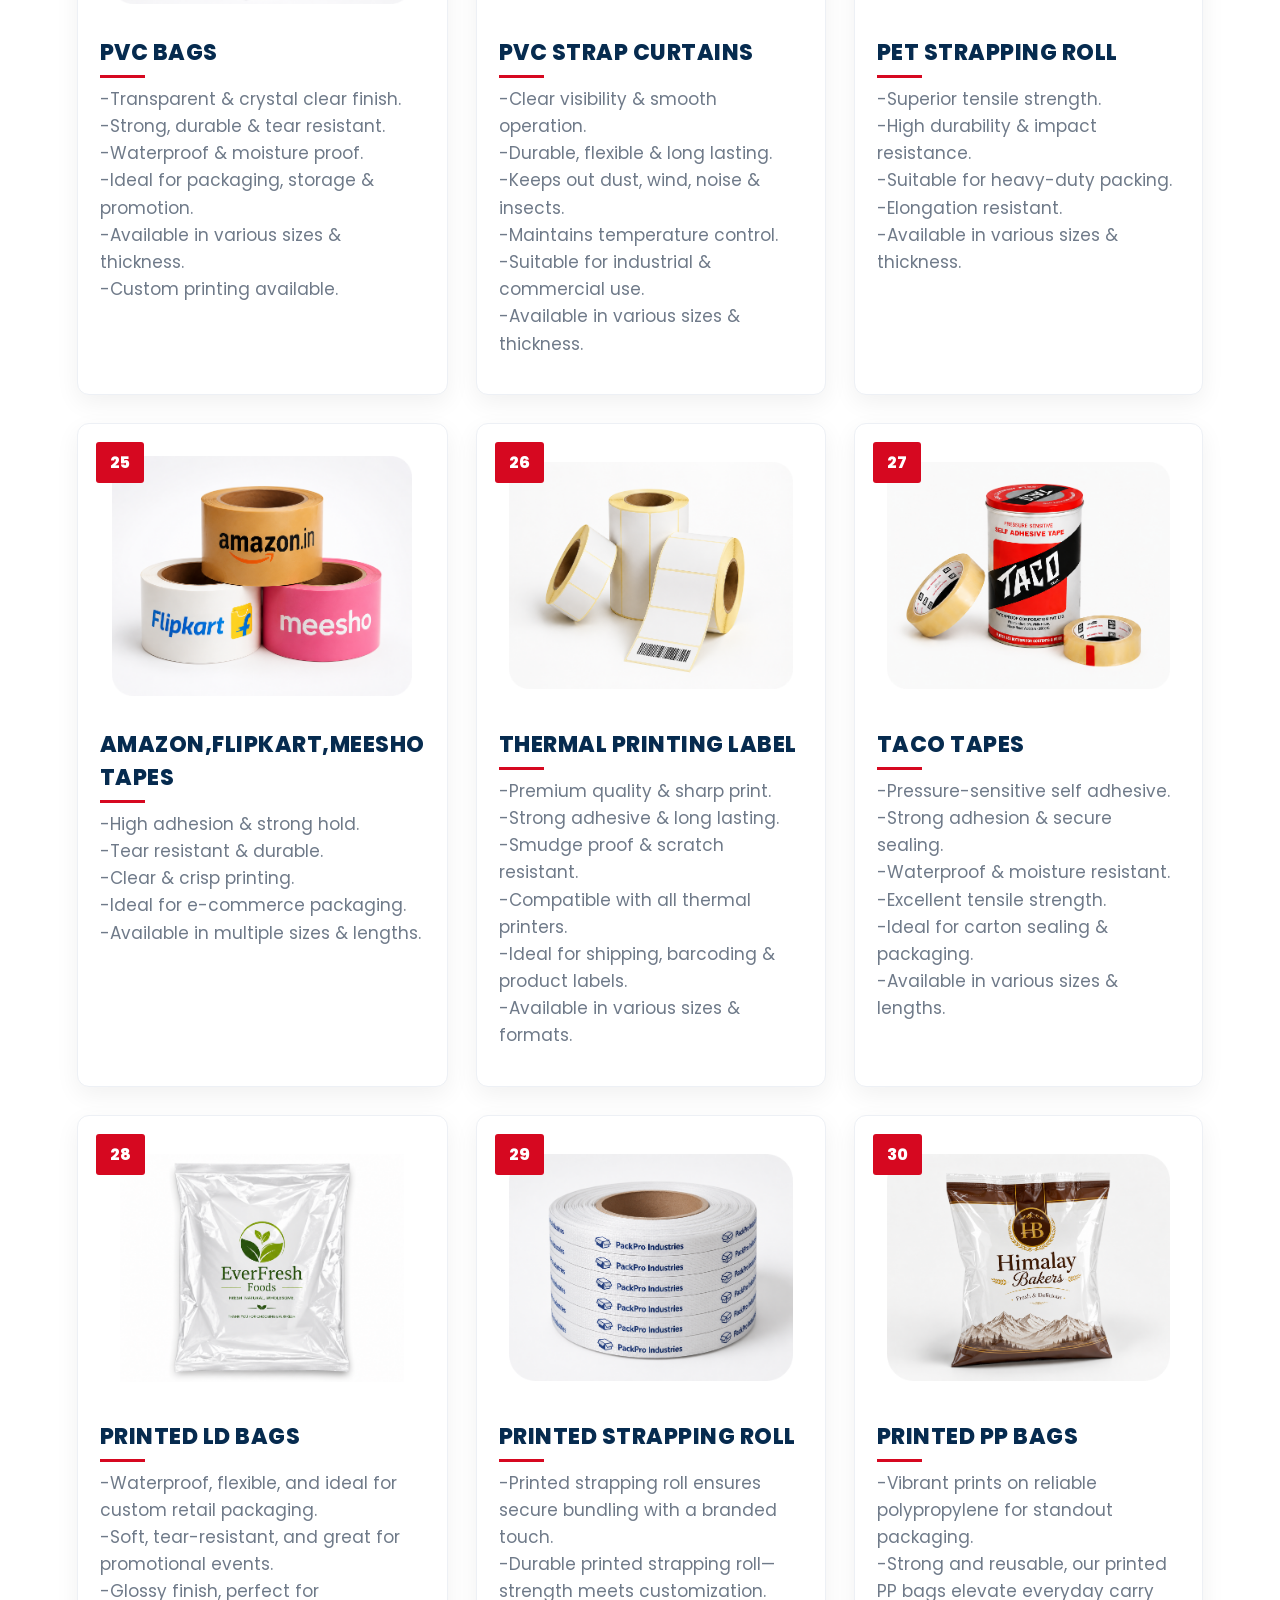
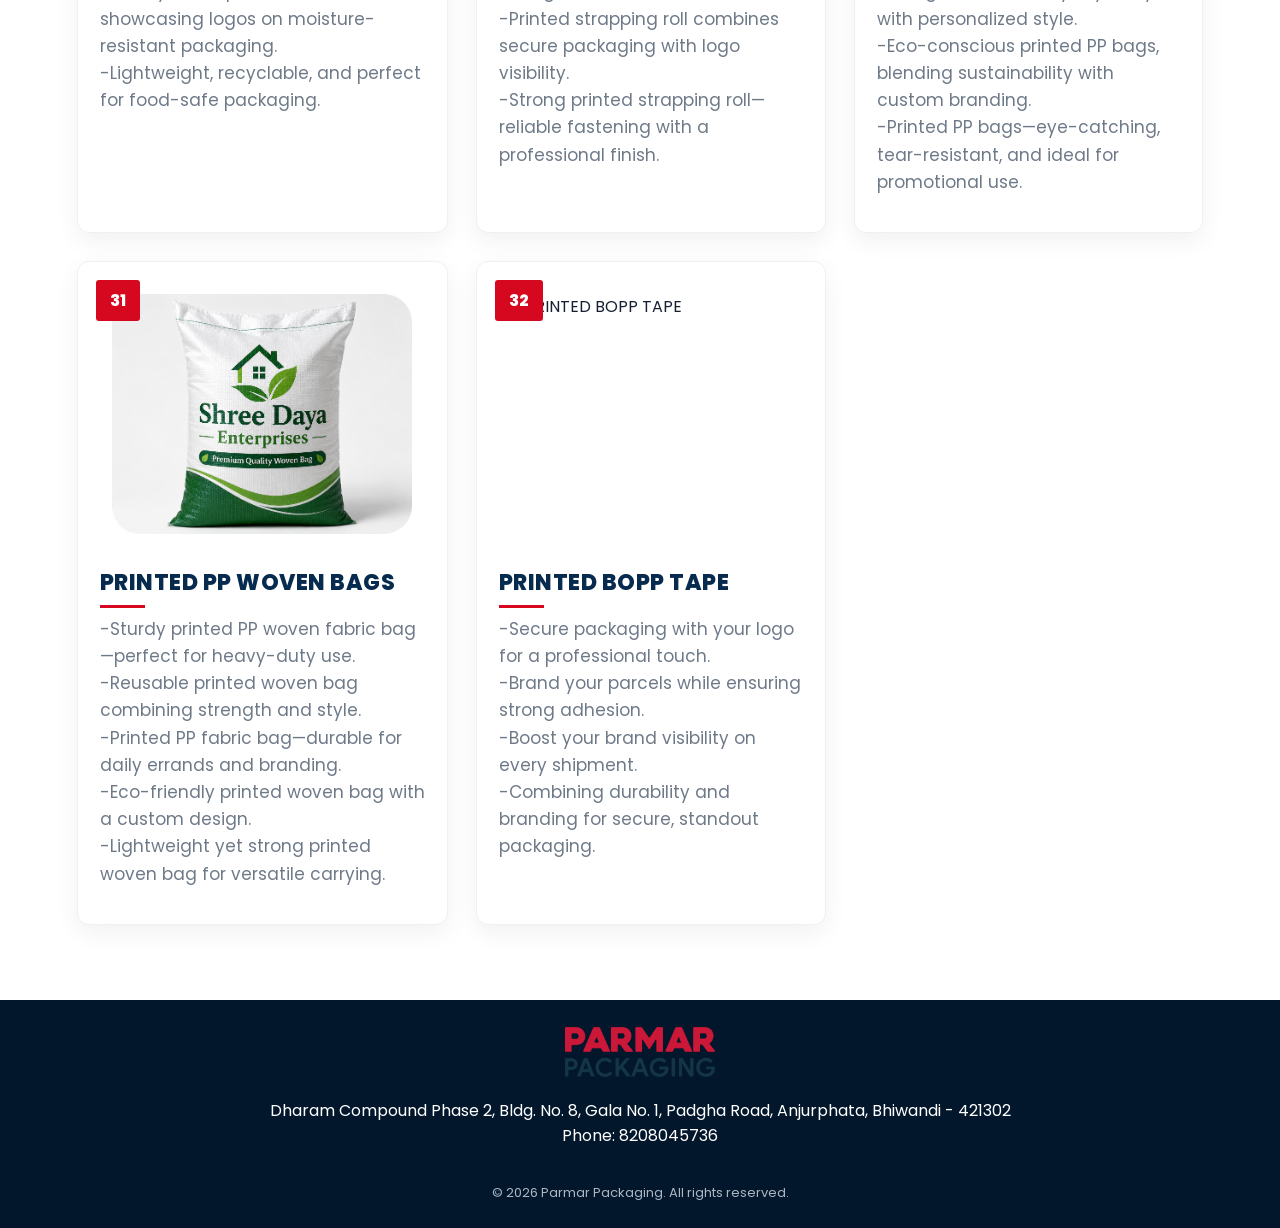
==== commit d13b8722: "product changes" ====
--- a/products.html
+++ b/products.html
@@ -64,11 +64,11 @@
   </button>
 
   <button class="filter-btn" data-filter="printing">
-    Costome Printings
-  </button>
-
-  <button class="filter-btn" data-filter="textile-packaging">
-    textile packaging
+    Custom Printings
+  </button>
+
+  <button class="filter-btn" data-filter="textile">
+    Textile Packaging
   </button>
 
   <button class="filter-btn" data-filter="other">
@@ -80,7 +80,7 @@
   <!-- PRODUCTS -->
       <div class="product-grid">
 
-      <div class="product-card bags">
+      <div class="product-card bags textile">
         <span class="product-number">01</span>
         <img src="images/09.png" alt="LD Bags">
         <h3>LD Bags</h3>
@@ -93,7 +93,7 @@
                          
       </div>
 
-      <div class="product-card bags">
+      <div class="product-card bags textile">
         <span class="product-number">02</span>
         <img src="images/10.png" alt="HM Bags">
         <h3>HM Bags</h3>
@@ -150,7 +150,7 @@
        
       </div>
 
-      <div class="product-card tapes">
+      <div class="product-card industrial tapes">
         <span class="product-number">06</span>
         <img src="images/03.png" alt="BOPP Tapes">
         <h3>BOPP Adhesive Tape</h3>
@@ -163,7 +163,7 @@
        
         
       </div>
-      <div class="product-card strapping">
+      <div class="product-card strapping textile">
         <span class="product-number">07</span>
         <img src="images/20.png" alt="strapping roll">
         <h3>PP Strapping Roll</h3>
@@ -189,7 +189,7 @@
        
       </div>
 
-      <div class="product-card industrial">
+      <div class="product-card textile">
         <span class="product-number">09</span>
         <img src="images/07.png" alt="PLASTIC WOVEN FABRIC"> 
         <h3>Plastic Woven Fabric</h3>
@@ -228,7 +228,7 @@
        
       </div>
 
-      <div class="product-card films">
+      <div class="product-card industrial">
         <span class="product-number">12</span>
         <img src="images/01.png" alt="BUBBLE WRAP"> 
         <h3>Bubble Wrap</h3>
@@ -268,7 +268,7 @@
         
       </div>
 
-      <div class="product-card films">
+      <div class="product-card films textile">
         <span class="product-number">15</span>
         <img src="images/7.png" alt="BOPP FILMS"> 
         <h3>BOPP Films</h3>
@@ -296,7 +296,7 @@
       
       <div class="product-card bags">
         <span class="product-number">17</span>
-        <img src="images/06.png" alt="BOPP BAGS"> 
+        <img src="images/6.png" alt="BOPP BAGS"> 
         <h3>BOPP Bags</h3>
         <p>-Transparent & attractive packaging. <br>
            -Strong seal strength. <br>
@@ -332,7 +332,7 @@
         
       </div>
 
-      <div class="product-card strapping">
+      <div class="product-card other">
         <span class="product-number">20</span>
         <img src="images/3.png" alt="SUTLI"> 
         <h3>Plastic Sutli</h3>
@@ -371,9 +371,9 @@
         
       </div>
 
-      <div class="product-card industrial">
+      <div class="product-card other">
         <span class="product-number">23</span>
-        <img src="" alt=""> 
+        <img src="images/f1.png" alt="PVC STRAP CURTAINS"> 
         <h3>PVC Strap Curtains</h3>
         <p>-Clear visibility & smooth operation. <br>
            -Durable, flexible & long lasting. <br>
@@ -397,7 +397,7 @@
      
       </div>
 
-      <div class="product-card tapes">
+      <div class="product-card industrial">
         <span class="product-number">25</span>
         <img src="images/Amazon TAPE.png" alt="tapes">
         <h3>Amazon,Flipkart,Meesho Tapes</h3>
@@ -437,39 +437,60 @@
        
       </div>
 
-      <div class="product-card bags">
+      <div class="product-card printing">
         <span class="product-number">28</span>
         <img src="images/2.png" alt="PRINTED LD BAGS">
         <h3>Printed LD Bags</h3>
-        <p></p>
+        <p> -Waterproof, flexible, and ideal for custom retail packaging. <br>
+          -Soft, tear-resistant, and great for promotional events.  <br>
+          -Glossy finish, perfect for showcasing logos on moisture-resistant packaging. <br>
+          -Lightweight, recyclable, and perfect for food-safe packaging.  <br>
+        </p>
       </div>
       <div class="product-card printing">
         <span class="product-number">29</span>
         <img src="images/40.png" alt="PRINTED STRAPPING ROLLS">
         <h3>Printed Strapping Roll</h3>
-        <p></p>
-      </div>
-
-      <div class="product-card bags">
+        <p>-Printed strapping roll ensures secure bundling with a branded touch. <br>
+          -Durable printed strapping roll—strength meets customization. <br>
+          -Printed strapping roll combines secure packaging with logo visibility. <br>
+          -Strong printed strapping roll—reliable fastening with a professional finish. <br>
+            </p>
+      </div>
+
+      <div class="product-card bags printing">
         <span class="product-number">30</span>
         <img src="images/41.png" alt="PRINTED PP BAGS">
         <h3>Printed PP Bags</h3>
-        <p></p>
-      </div>
-
-      <div class="product-card">
+        <p> -Vibrant prints on reliable polypropylene for standout packaging. <br>
+            -Strong and reusable, our printed PP bags elevate everyday carry with personalized style. <br>
+            -Eco-conscious printed PP bags, blending sustainability with custom branding. <br>
+            -Printed PP bags—eye-catching, tear-resistant, and ideal for promotional use. <br>
+ </p>
+      </div>
+
+      <div class="product-card printing">
         <span class="product-number">31</span>
         <img src="images/43.png" alt="PRINTED PP WOVEN BAG">
         <h3>printed pp woven bags </h3>
-        <p></p>
-
-      </div>
-
-      <div class="product-card">
+        <p>-Sturdy printed PP woven fabric bag—perfect for heavy-duty use. <br>
+          -Reusable printed woven bag combining strength and style. <br>
+          -Printed PP fabric bag—durable for daily errands and branding. <br>
+          -Eco-friendly printed woven bag with a custom design. <br>
+          -Lightweight yet strong printed woven bag for versatile carrying. <br>
+  </p>
+
+      </div>
+
+      <div class="product-card printing tapes">
         <span class="product-number">32</span>
-        <img src="" alt="PRINTED BOPP TAPE">
-        <h3>printed bopp bag</h3>
-        <p></p>
+        <img src="images/f2.png" alt="PRINTED BOPP TAPE">
+        <h3>printed bopp tape</h3>
+        <p> -Secure packaging with your logo for a professional touch. <BR>
+             -Brand your parcels while ensuring strong adhesion. <br>
+             -Boost your brand visibility on every shipment. <br>
+             -Combining durability and branding for secure, standout packaging. <br>
+             </p>
       </div>
 
 
